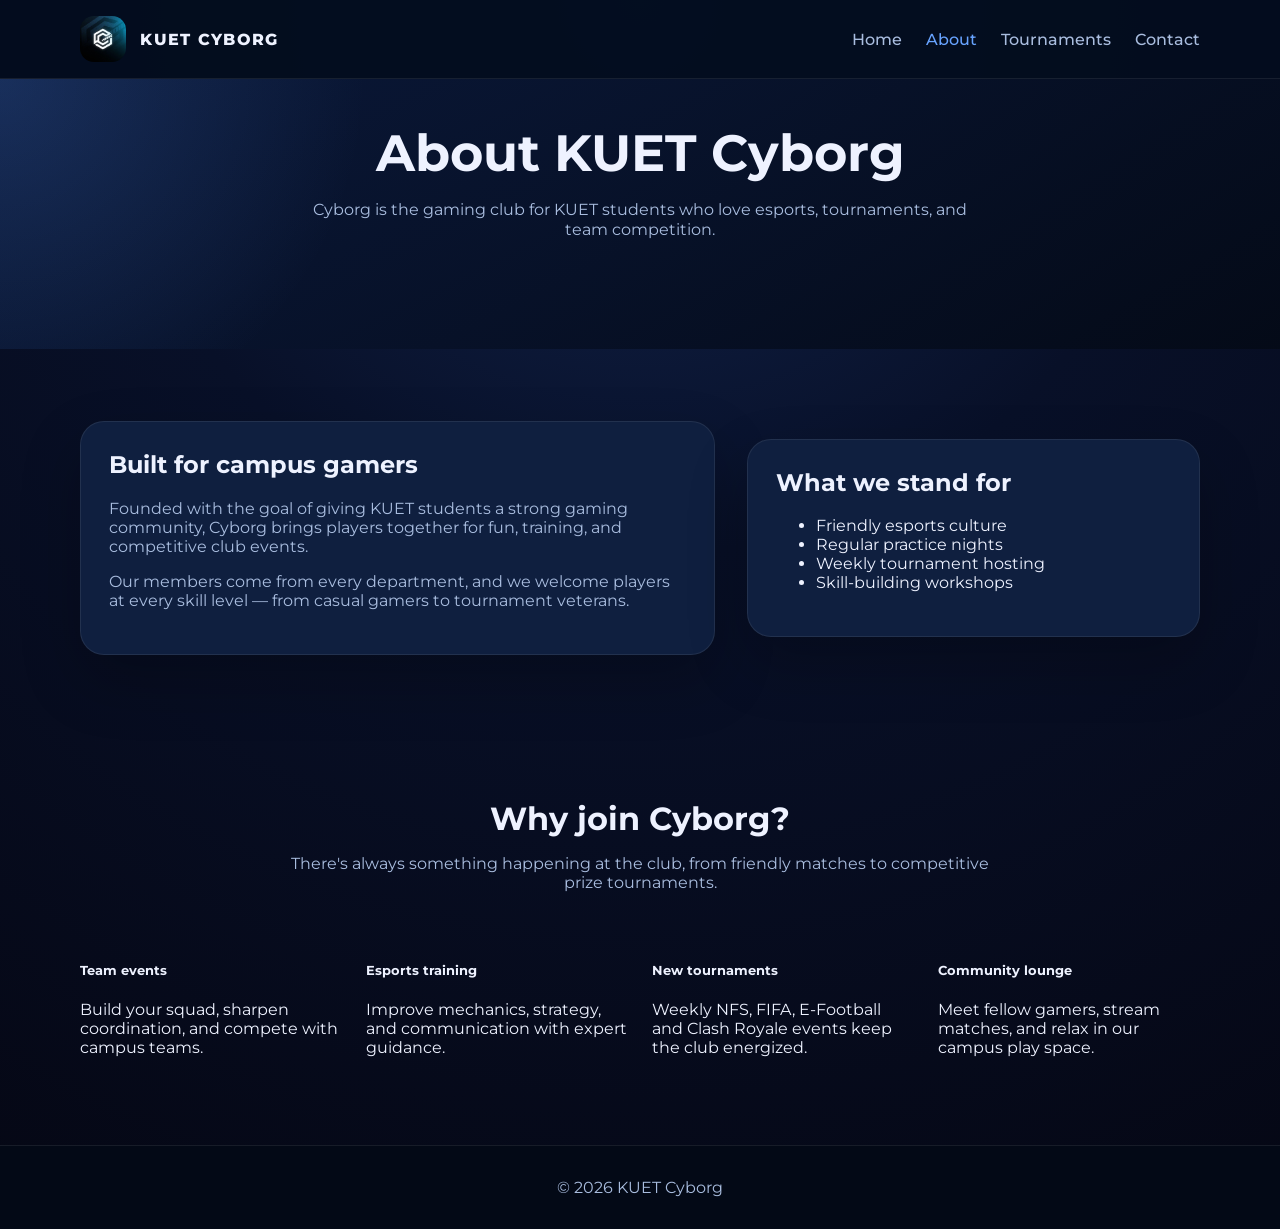
==== about.html @ 3a86f781 "Update CSS for all pages" ====
<!doctype html>
<html lang="en">
  <head>
    <meta charset="UTF-8" />
    <meta name="viewport" content="width=device-width, initial-scale=1.0" />
    <link rel="stylesheet" href="style.css" />
    <title>About - KUET Cyborg</title>
  </head>
  <body class="about-page">
    <header class="site-header">
      <div class="container header-inner">
        <a class="brand" href="index.html">
          <img src="cyborg.jpg" alt="Cyborg logo" />
          <span>KUET Cyborg</span>
        </a>
        <nav>
          <ul class="nav-list">
            <li><a class="nav-link" href="index.html">Home</a></li>
            <li><a class="nav-link active" href="about.html">About</a></li>
            <li><a class="nav-link" href="tournaments.html">Tournaments</a></li>
            <li><a class="nav-link" href="contact.html">Contact</a></li>
          </ul>
        </nav>
      </div>
    </header>

    <main>
      <section class="page-banner">
        <div class="container text-center">
          <h1>About KUET Cyborg</h1>
          <p class="intro">
            Cyborg is the gaming club for KUET students who love esports,
            tournaments, and team competition.
          </p>
        </div>
      </section>

      <section class="section">
        <div class="container split-grid">
          <div class="content-card">
            <h2>Built for campus gamers</h2>
            <p>
              Founded with the goal of giving KUET students a strong gaming
              community, Cyborg brings players together for fun, training, and
              competitive club events.
            </p>
            <p>
              Our members come from every department, and we welcome players at
              every skill level — from casual gamers to tournament veterans.
            </p>
          </div>
          <div class="content-card">
            <h2>What we stand for</h2>
            <ul>
              <li>Friendly esports culture</li>
              <li>Regular practice nights</li>
              <li>Weekly tournament hosting</li>
              <li>Skill-building workshops</li>
            </ul>
          </div>
        </div>
      </section>

      <section class="section">
        <div class="container">
          <div class="section-header">
            <h2>Why join Cyborg?</h2>
            <p>
              There's always something happening at the club, from friendly
              matches to competitive prize tournaments.
            </p>
          </div>
          <div class="values-grid">
            <article class="feature-card">
              <h5>Team events</h5>
              <p>
                Build your squad, sharpen coordination, and compete with campus
                teams.
              </p>
            </article>
            <article class="feature-card">
              <h5>Esports training</h5>
              <p>
                Improve mechanics, strategy, and communication with expert
                guidance.
              </p>
            </article>
            <article class="feature-card">
              <h5>New tournaments</h5>
              <p>
                Weekly NFS, FIFA, E-Football and Clash Royale events keep the
                club energized.
              </p>
            </article>
            <article class="feature-card">
              <h5>Community lounge</h5>
              <p>
                Meet fellow gamers, stream matches, and relax in our campus play
                space.
              </p>
            </article>
          </div>
        </div>
      </section>
    </main>

    <footer class="footer">
      <div class="container text-center">
        <p>© 2026 KUET Cyborg</p>
      </div>
    </footer>
  </body>
</html>
---- style.css ----
@import url("https://fonts.googleapis.com/css2?family=Montserrat:wght@400;500;600;700;800&display=swap");

:root {
  --bg: #081028;
  --surface: #0f1f3f;
  --surface-soft: #162948;
  --surface-light: #f8fbff;
  --text: #eef2ff;
  --text-muted: #a9bddf;
  --accent: #67a3ff;
  --accent-strong: #1e61d2;
  --border: rgba(255, 255, 255, 0.08);
  --shadow: 0 26px 60px rgba(0, 0, 0, 0.23);
}

* {
  box-sizing: border-box;
}

html {
  scroll-behavior: smooth;
}

body {
  margin: 0;
  min-height: 100vh;
  font-family: "Montserrat", "Segoe UI", Tahoma, Geneva, Verdana, sans-serif;
  background: radial-gradient(
    circle at top,
    #12254f 0%,
    #081028 40%,
    #050714 100%
  );
  color: var(--text);
}

img {
  max-width: 100%;
  display: block;
}

a {
  color: inherit;
  text-decoration: none;
}

button,
a.button {
  border: none;
  display: inline-flex;
  align-items: center;
  justify-content: center;
  border-radius: 999px;
  transition:
    transform 0.25s ease,
    box-shadow 0.25s ease,
    background 0.25s ease;
}

button:hover,
a.button:hover {
  transform: translateY(-1px);
}

.container {
  width: min(1120px, calc(100% - 2rem));
  margin: 0 auto;
}

.site-header {
  position: sticky;
  top: 0;
  z-index: 20;
  background: rgba(4, 13, 30, 0.95);
  border-bottom: 1px solid rgba(255, 255, 255, 0.08);
}

.header-inner {
  display: flex;
  align-items: center;
  justify-content: space-between;
  gap: 1rem;
  padding: 1rem 0;
}

.brand {
  display: inline-flex;
  align-items: center;
  gap: 0.9rem;
  font-weight: 800;
  letter-spacing: 0.08em;
  text-transform: uppercase;
}

.brand img {
  width: 46px;
  height: 46px;
  border-radius: 14px;
  object-fit: cover;
}

.nav-list {
  display: flex;
  flex-wrap: wrap;
  gap: 1.5rem;
  list-style: none;
  margin: 0;
  padding: 0;
}

.nav-link {
  color: var(--text-muted);
  font-weight: 500;
}

.nav-link:hover,
.nav-link.active {
  color: var(--accent);
}

.page-banner {
  padding: 5.5rem 0;
  min-height: 72vh;
}

.about-page .page-banner,
.tournaments-page .page-banner,
.contact-page .page-banner {
  padding: 3rem 0;
  min-height: 30vh;
}

.home-page .page-banner {
  background:
    radial-gradient(
      circle at top left,
      rgba(51, 128, 255, 0.25),
      transparent 25%
    ),
    linear-gradient(150deg, rgba(12, 28, 67, 0.9), rgba(1, 7, 18, 0.95));
}

.about-page .page-banner {
  background:
    radial-gradient(
      circle at top left,
      rgba(92, 155, 255, 0.18),
      transparent 28%
    ),
    linear-gradient(150deg, rgba(10, 24, 57, 0.96), rgba(4, 10, 23, 0.96));
}

.tournaments-page .page-banner {
  background:
    radial-gradient(
      circle at top left,
      rgba(92, 155, 255, 0.18),
      transparent 28%
    ),
    linear-gradient(150deg, rgba(10, 24, 57, 0.96), rgba(4, 10, 23, 0.96));
}

.contact-page .page-banner {
  background:
    radial-gradient(
      circle at top right,
      rgba(255, 255, 255, 0.24),
      transparent 34%
    ),
    linear-gradient(150deg, rgba(255, 255, 255, 0.08), rgba(8, 18, 38, 0.96));
}

.banner-grid {
  display: grid;
  grid-template-columns: repeat(2, minmax(0, 1fr));
  gap: 2rem;
  align-items: center;
}

.home-page .page-banner .banner-grid > div:first-child {
  text-align: center;
}

.page-banner h1 {
  margin: 0 0 1.25rem;
  font-size: clamp(3rem, 4vw, 4.8rem);
  line-height: 1.02;
}

.page-banner p {
  margin: 0 auto;
  max-width: 680px;
  color: var(--text-muted);
  font-size: 1.03rem;
  text-align: center;
}

.intro {
  color: var(--text-muted);
}

.hero-media img {
  border-radius: 1.75rem;
  box-shadow: var(--shadow);
  border: 1px solid rgba(255, 255, 255, 0.08);
}

.eyebrow {
  display: inline-block;
  color: var(--accent);
  letter-spacing: 0.22em;
  text-transform: uppercase;
  margin-bottom: 1rem;
  font-size: 0.82rem;
}

.button-group {
  display: flex;
  flex-wrap: wrap;
  gap: 1rem;
  margin-top: 2rem;
}

.button {
  padding: 0.95rem 1.75rem;
  font-weight: 700;
}

.button-primary {
  background: linear-gradient(135deg, var(--accent), var(--accent-strong));
  color: #fff;
  box-shadow: 0 16px 34px rgba(31, 89, 206, 0.25);
}

.button-secondary {
  background: rgba(255, 255, 255, 0.08);
  color: var(--text);
  border: 1px solid rgba(255, 255, 255, 0.14);
}

.section {
  padding: 4.5rem 0;
}

.section-header {
  text-align: center;
  margin-bottom: 3rem;
}

.section-header h2 {
  margin: 0;
  font-size: clamp(2rem, 2.5vw, 3rem);
}

.section-header p {
  margin: 1rem auto 0;
  max-width: 720px;
  color: var(--text-muted);
}

.feature-grid,
.values-grid,
.tournaments-grid {
  display: grid;
  gap: 1.5rem;
}

.feature-grid {
  grid-template-columns: repeat(4, minmax(0, 1fr));
}

.split-grid {
  display: grid;
  grid-template-columns: 1.4fr 1fr;
  gap: 2rem;
  align-items: center;
}

.card,
.content-card,
.tournament-card {
  background: var(--surface);
  border-radius: 1.5rem;
  border: 1px solid rgba(255, 255, 255, 0.08);
  box-shadow: var(--shadow);
  padding: 1.75rem;
}

.card h5,
.card h3,
.content-card h2,
.tournament-card h3 {
  margin-top: 0;
}

.card p,
.content-card p,
.tournament-card p,
.section-header p {
  color: var(--text-muted);
}

.values-grid {
  grid-template-columns: repeat(4, minmax(0, 1fr));
}

.tournaments-grid {
  grid-template-columns: repeat(2, minmax(0, 1fr));
}

.schedule-table {
  width: 100%;
  border-collapse: collapse;
}

.schedule-table th,
.schedule-table td {
  padding: 1rem 1.1rem;
  text-align: left;
}

.schedule-table thead {
  background: rgba(255, 255, 255, 0.08);
}

.schedule-table tbody tr {
  border-bottom: 1px solid rgba(255, 255, 255, 0.08);
}

.schedule-table tbody tr:hover {
  background: rgba(255, 255, 255, 0.05);
}

.form-grid {
  display: grid;
  gap: 1.5rem;
}

.field-group {
  display: grid;
  gap: 0.55rem;
}

label {
  font-weight: 600;
  color: var(--text);
}

input,
textarea {
  width: 100%;
  border: 1px solid rgba(255, 255, 255, 0.12);
  border-radius: 1rem;
  background: rgba(255, 255, 255, 0.06);
  color: var(--text);
  padding: 0.95rem 1rem;
  font: inherit;
}

input:focus,
textarea:focus {
  outline: none;
  border-color: rgba(103, 159, 255, 0.45);
  box-shadow: 0 0 0 4px rgba(103, 159, 255, 0.12);
}

.footer {
  padding: 2rem 0;
  background: rgba(4, 10, 22, 0.96);
  border-top: 1px solid rgba(255, 255, 255, 0.08);
}

.footer p {
  margin: 0;
  color: var(--text-muted);
}

.text-center {
  text-align: center;
}

.badge {
  display: inline-block;
  padding: 0.55rem 0.85rem;
  border-radius: 999px;
  background: rgba(255, 255, 255, 0.08);
  color: var(--text);
  font-weight: 700;
}

@media (max-width: 980px) {
  .banner-grid,
  .split-grid,
  .feature-grid,
  .values-grid,
  .tournaments-grid {
    grid-template-columns: 1fr !important;
  }
}

@media (max-width: 640px) {
  .header-inner {
    flex-direction: column;
    align-items: stretch;
  }

  .nav-list {
    justify-content: center;
  }

  .page-banner {
    padding: 4rem 0;
  }

  .button-group {
    justify-content: center;
  }
}
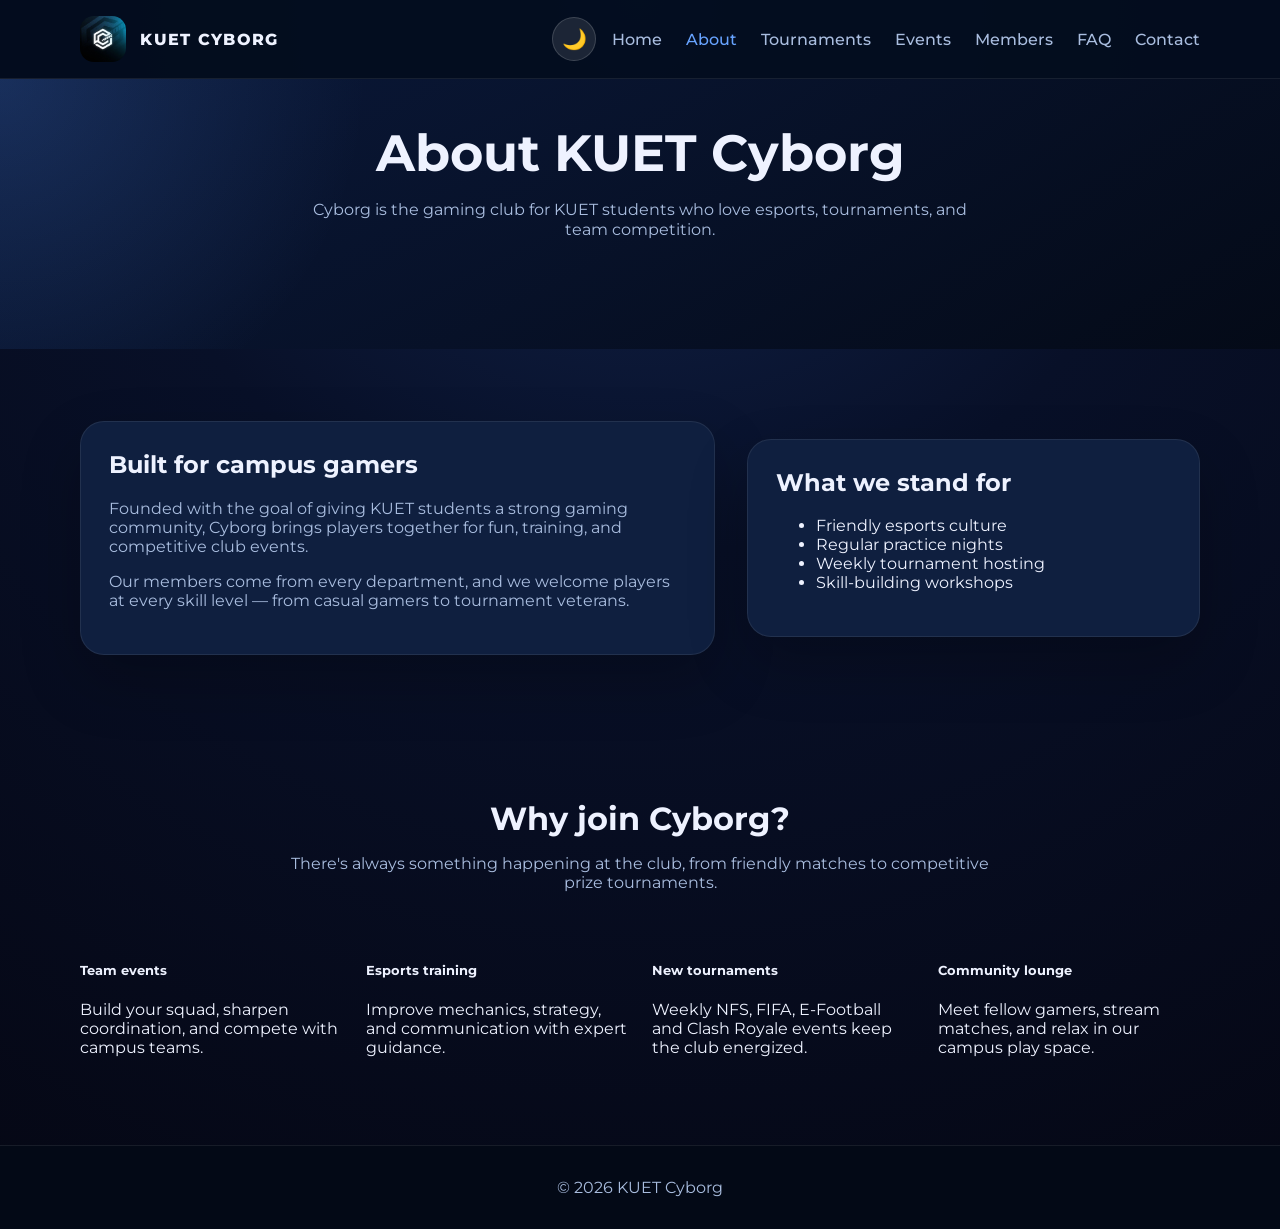
==== commit 945e25f2: "Add FAQ, Members, Events etc. in the Navbar, also add dark/light mode button" ====
--- a/about.html
+++ b/about.html
@@ -13,11 +13,21 @@
           <img src="cyborg.jpg" alt="Cyborg logo" />
           <span>KUET Cyborg</span>
         </a>
+        <button
+          class="theme-toggle"
+          id="theme-toggle"
+          aria-label="Toggle theme"
+        >
+          <span>🌙</span>
+        </button>
         <nav>
           <ul class="nav-list">
             <li><a class="nav-link" href="index.html">Home</a></li>
             <li><a class="nav-link active" href="about.html">About</a></li>
             <li><a class="nav-link" href="tournaments.html">Tournaments</a></li>
+            <li><a class="nav-link" href="events.html">Events</a></li>
+            <li><a class="nav-link" href="members.html">Members</a></li>
+            <li><a class="nav-link" href="faq.html">FAQ</a></li>
             <li><a class="nav-link" href="contact.html">Contact</a></li>
           </ul>
         </nav>
@@ -109,5 +119,7 @@
         <p>© 2026 KUET Cyborg</p>
       </div>
     </footer>
+
+    <script src="script.js"></script>
   </body>
 </html>
--- a/style.css
+++ b/style.css
@@ -11,6 +11,151 @@
   --accent-strong: #1e61d2;
   --border: rgba(255, 255, 255, 0.08);
   --shadow: 0 26px 60px rgba(0, 0, 0, 0.23);
+  --transition: 0.3s ease;
+}
+
+/* Light Theme */
+body.light-theme {
+  --bg: #f5f7fa;
+  --surface: #ffffff;
+  --surface-soft: #e8eef4;
+  --surface-light: #1a2744;
+  --text: #1a2744;
+  --text-muted: #5a6a7a;
+  --accent: #2563eb;
+  --accent-strong: #1d4ed8;
+  --border: rgba(0, 0, 0, 0.1);
+  --shadow: 0 26px 60px rgba(0, 0, 0, 0.08);
+  background: radial-gradient(
+    circle at top,
+    #ffffff 0%,
+    #f5f7fa 50%,
+    #e8eef4 100%
+  );
+  color: #1a2744;
+}
+
+body.light-theme .site-header {
+  background: rgba(255, 255, 255, 0.95);
+  border-bottom: 1px solid rgba(0, 0, 0, 0.1);
+}
+
+body.light-theme .brand {
+  color: #1a2744;
+}
+
+body.light-theme .nav-link {
+  color: #5a6a7a;
+}
+
+body.light-theme .nav-link:hover,
+body.light-theme .nav-link.active {
+  color: #2563eb;
+}
+
+body.light-theme .page-banner {
+  background: linear-gradient(150deg, #f0f4f8 0%, #e8eef4 100%) !important;
+}
+
+body.light-theme .page-banner h1 {
+  color: #1a2744;
+}
+
+body.light-theme .page-banner p,
+body.light-theme .intro {
+  color: #5a6a7a;
+}
+
+body.light-theme .eyebrow {
+  color: #2563eb;
+}
+
+body.light-theme .card,
+body.light-theme .content-card,
+body.light-theme .tournament-card {
+  background: #ffffff;
+  border: 1px solid rgba(0, 0, 0, 0.08);
+  box-shadow: 0 8px 32px rgba(0, 0, 0, 0.06);
+  color: #1a2744;
+}
+
+body.light-theme .card h5,
+body.light-theme .card h3,
+body.light-theme .content-card h2,
+body.light-theme .tournament-card h3 {
+  color: #1a2744;
+}
+
+body.light-theme .card p,
+body.light-theme .content-card p,
+body.light-theme .tournament-card p {
+  color: #5a6a7a;
+}
+
+body.light-theme .section-header h2 {
+  color: #1a2744;
+}
+
+body.light-theme .section-header p {
+  color: #5a6a7a;
+}
+
+body.light-theme .button-secondary {
+  background: rgba(0, 0, 0, 0.06);
+  border: 1px solid rgba(0, 0, 0, 0.12);
+  color: #1a2744;
+}
+
+body.light-theme input,
+body.light-theme textarea {
+  background: #ffffff;
+  border: 1px solid rgba(0, 0, 0, 0.15);
+  color: #1a2744;
+}
+
+body.light-theme input::placeholder,
+body.light-theme textarea::placeholder {
+  color: #9ca3af;
+}
+
+body.light-theme label {
+  color: #1a2744;
+}
+
+body.light-theme .schedule-table thead {
+  background: rgba(0, 0, 0, 0.06);
+}
+
+body.light-theme .schedule-table th {
+  color: #1a2744;
+}
+
+body.light-theme .schedule-table td {
+  color: #5a6a7a;
+  border-bottom: 1px solid rgba(0, 0, 0, 0.08);
+}
+
+body.light-theme .footer {
+  background: rgba(255, 255, 255, 0.95);
+  border-top: 1px solid rgba(0, 0, 0, 0.1);
+}
+
+body.light-theme .footer p {
+  color: #5a6a7a;
+}
+
+body.light-theme .badge {
+  background: rgba(37, 99, 235, 0.1);
+  color: #2563eb;
+}
+
+body.light-theme .theme-toggle {
+  background: rgba(0, 0, 0, 0.06);
+  border: 1px solid rgba(0, 0, 0, 0.12);
+}
+
+body.light-theme .nav-toggle span {
+  background: #1a2744;
 }
 
 * {
@@ -416,3 +561,275 @@
     justify-content: center;
   }
 }
+
+/* Theme Toggle Button */
+.theme-toggle {
+  background: rgba(255, 255, 255, 0.1);
+  border: 1px solid rgba(255, 255, 255, 0.15);
+  border-radius: 50%;
+  width: 44px;
+  height: 44px;
+  cursor: pointer;
+  display: flex;
+  align-items: center;
+  justify-content: center;
+  font-size: 1.25rem;
+  transition:
+    transform 0.3s ease,
+    background 0.3s ease;
+  margin-left: auto;
+}
+
+.theme-toggle:hover {
+  transform: rotate(15deg) scale(1.1);
+}
+
+/* Members Grid */
+.members-grid {
+  display: grid;
+  grid-template-columns: repeat(auto-fill, minmax(260px, 1fr));
+  gap: 2rem;
+  margin-top: 2.5rem;
+}
+
+.member-card {
+  background: var(--surface);
+  border-radius: 1.5rem;
+  border: 1px solid rgba(255, 255, 255, 0.08);
+  box-shadow: var(--shadow);
+  padding: 2rem;
+  text-align: center;
+  transition:
+    transform 0.3s ease,
+    box-shadow 0.3s ease;
+}
+
+.member-card:hover {
+  transform: translateY(-8px);
+  box-shadow: 0 20px 40px rgba(0, 0, 0, 0.3);
+}
+
+.member-card img {
+  width: 120px;
+  height: 120px;
+  border-radius: 50%;
+  object-fit: cover;
+  margin: 0 auto 1.25rem;
+  border: 3px solid var(--accent);
+  box-shadow: 0 0 20px rgba(103, 159, 255, 0.3);
+}
+
+.member-card h3 {
+  margin: 0 0 0.5rem;
+  font-size: 1.35rem;
+  color: var(--text);
+}
+
+.member-role {
+  color: var(--accent);
+  font-weight: 700;
+  font-size: 0.95rem;
+  margin: 0 0 0.35rem;
+  text-transform: uppercase;
+  letter-spacing: 0.05em;
+}
+
+.member-dept {
+  color: var(--text-muted);
+  font-size: 0.9rem;
+  margin: 0;
+}
+
+/* Events List */
+.events-list {
+  display: flex;
+  flex-direction: column;
+  gap: 1.5rem;
+}
+
+.event-card {
+  background: var(--surface);
+  border-radius: 1.5rem;
+  border: 1px solid rgba(255, 255, 255, 0.08);
+  box-shadow: var(--shadow);
+  padding: 1.75rem;
+  display: flex;
+  align-items: center;
+  gap: 1.75rem;
+  transition:
+    transform 0.3s ease,
+    box-shadow 0.3s ease;
+}
+
+.event-card:hover {
+  transform: translateX(8px);
+  box-shadow: 0 16px 32px rgba(0, 0, 0, 0.25);
+}
+
+.event-date {
+  background: linear-gradient(135deg, var(--accent), var(--accent-strong));
+  border-radius: 1.25rem;
+  padding: 1.25rem 1.5rem;
+  text-align: center;
+  min-width: 90px;
+  flex-shrink: 0;
+}
+
+.date-day {
+  display: block;
+  font-size: 2rem;
+  font-weight: 800;
+  color: #fff;
+  line-height: 1;
+}
+
+.date-month {
+  display: block;
+  font-size: 0.85rem;
+  font-weight: 600;
+  color: rgba(255, 255, 255, 0.85);
+  text-transform: uppercase;
+  letter-spacing: 0.1em;
+  margin-top: 0.25rem;
+}
+
+.event-details {
+  flex: 1;
+}
+
+.event-details h3 {
+  margin: 0 0 0.65rem;
+  font-size: 1.35rem;
+  color: var(--text);
+}
+
+.event-details p {
+  margin: 0 0 1rem;
+  color: var(--text-muted);
+  line-height: 1.6;
+}
+
+.event-meta {
+  display: flex;
+  gap: 1.5rem;
+  font-size: 0.9rem;
+  color: var(--text-muted);
+}
+
+.event-meta span {
+  display: inline-flex;
+  align-items: center;
+  gap: 0.4rem;
+}
+
+.event-card .button {
+  flex-shrink: 0;
+  padding: 0.75rem 1.5rem;
+  font-size: 0.9rem;
+}
+
+/* FAQ Grid */
+.faq-grid {
+  display: grid;
+  grid-template-columns: repeat(auto-fill, minmax(320px, 1fr));
+  gap: 1.5rem;
+}
+
+.faq-item {
+  background: var(--surface);
+  border-radius: 1.25rem;
+  border: 1px solid rgba(255, 255, 255, 0.08);
+  padding: 1.75rem;
+  transition:
+    transform 0.3s ease,
+    box-shadow 0.3s ease;
+}
+
+.faq-item:hover {
+  transform: translateY(-4px);
+  box-shadow: 0 12px 28px rgba(0, 0, 0, 0.2);
+}
+
+.faq-item h3 {
+  margin: 0 0 1rem;
+  font-size: 1.15rem;
+  color: var(--text);
+}
+
+.faq-item p {
+  margin: 0;
+  color: var(--text-muted);
+  line-height: 1.7;
+}
+
+/* Light theme adjustments for new components */
+body.light-theme .member-card {
+  background: #ffffff;
+  border: 1px solid rgba(0, 0, 0, 0.08);
+  box-shadow: 0 8px 32px rgba(0, 0, 0, 0.06);
+}
+
+body.light-theme .member-card img {
+  border-color: #2563eb;
+  box-shadow: 0 0 20px rgba(37, 99, 235, 0.2);
+}
+
+body.light-theme .member-card h3 {
+  color: #1a2744;
+}
+
+body.light-theme .member-role {
+  color: #2563eb;
+}
+
+body.light-theme .member-dept {
+  color: #5a6a7a;
+}
+
+body.light-theme .event-card {
+  background: #ffffff;
+  border: 1px solid rgba(0, 0, 0, 0.08);
+  box-shadow: 0 8px 32px rgba(0, 0, 0, 0.06);
+}
+
+body.light-theme .event-details h3 {
+  color: #1a2744;
+}
+
+body.light-theme .event-details p,
+body.light-theme .event-meta {
+  color: #5a6a7a;
+}
+
+body.light-theme .faq-item {
+  background: #ffffff;
+  border: 1px solid rgba(0, 0, 0, 0.08);
+  box-shadow: 0 8px 32px rgba(0, 0, 0, 0.06);
+}
+
+body.light-theme .faq-item h3 {
+  color: #1a2744;
+}
+
+body.light-theme .faq-item p {
+  color: #5a6a7a;
+}
+
+@media (max-width: 768px) {
+  .event-card {
+    flex-direction: column;
+    text-align: center;
+  }
+
+  .event-card:hover {
+    transform: translateY(-4px);
+  }
+
+  .event-meta {
+    justify-content: center;
+  }
+
+  .event-card .button {
+    width: 100%;
+  }
+}
